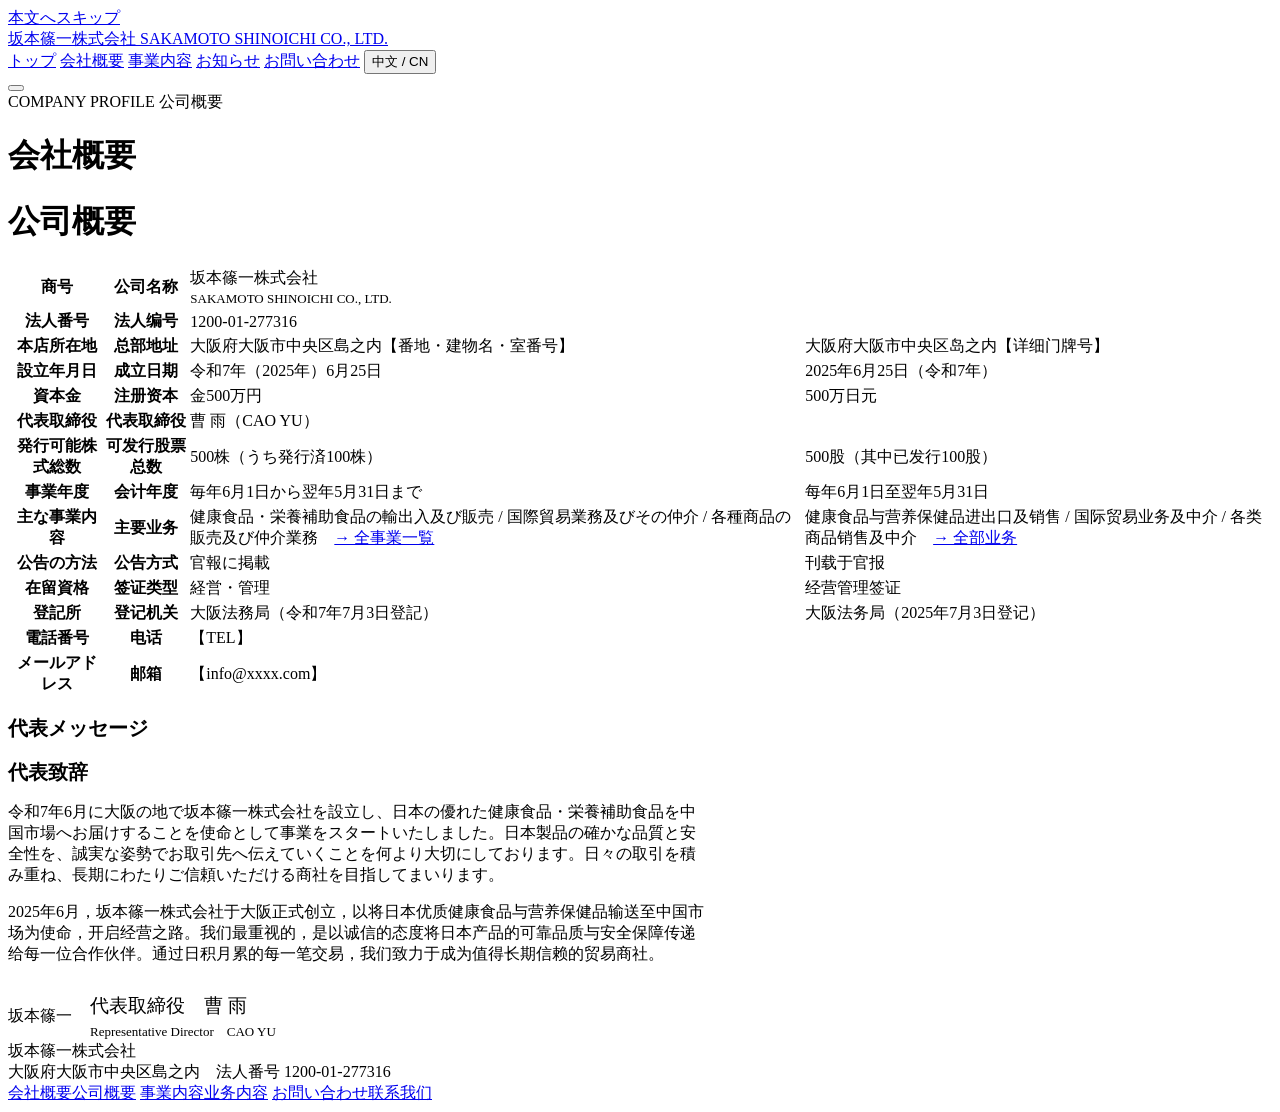
==== about.html @ 468fb6cb "Add files via upload" ====
<!doctype html>
<html lang="ja">
<head>
<meta charset="UTF-8">
<meta name="viewport" content="width=device-width, initial-scale=1">
<title>会社概要 ｜ 坂本篠一株式会社</title>
<meta name="description" content="坂本篠一株式会社の会社概要。大阪市中央区島之内、資本金500万円、令和7年6月設立。代表取締役：曹雨（CAO YU）。法人番号1200-01-277316。">
<link rel="preconnect" href="https://fonts.googleapis.com">
<link href="https://fonts.googleapis.com/css2?family=Shippori+Mincho:wght@500;600;700&family=Noto+Serif+JP:wght@600&family=Noto+Sans+JP:wght@300;400;500;700&display=swap" rel="stylesheet">
<link rel="stylesheet" href="css/style.css">
</head>
<body>
<a class="skip-link" href="#main">本文へスキップ</a>

<header class="site-header">
  <div class="wrap">
    <a class="brand" href="index.html">
      坂本篠一株式会社
      <span class="en">SAKAMOTO SHINOICHI CO., LTD.</span>
    </a>
    <nav class="main-nav" aria-label="メインナビゲーション">
      <a href="index.html">トップ</a>
      <a href="about.html" aria-current="page">会社概要</a>
      <a href="business.html">事業内容</a>
      <a href="news.html">お知らせ</a>
      <a href="contact.html">お問い合わせ</a>
      <button class="lang-toggle" type="button">中文 / CN</button>
    </nav>
    <button class="nav-toggle" type="button" aria-label="メニューを開く"><span></span></button>
  </div>
</header>

<main id="main">

  <div class="page-head wrap">
    <span class="eyebrow lang-jp">COMPANY PROFILE</span>
    <span class="eyebrow lang-cn">公司概要</span>
    <h1 class="lang-jp">会社概要</h1>
    <h1 class="lang-cn">公司概要</h1>
  </div>

  <section>
    <div class="wrap">
      <table class="kaisha">
        <tr>
          <th class="lang-jp">商号</th><th class="lang-cn">公司名称</th>
          <td>坂本篠一株式会社<br><span style="font-size:13px;color:var(--text-soft)">SAKAMOTO SHINOICHI CO., LTD.</span></td>
        </tr>
        <tr>
          <th class="lang-jp">法人番号</th><th class="lang-cn">法人编号</th>
          <td>1200-01-277316</td>
        </tr>
        <tr>
          <th class="lang-jp">本店所在地</th><th class="lang-cn">总部地址</th>
          <td class="lang-jp">大阪府大阪市中央区島之内<span class="fill">【番地・建物名・室番号】</span></td>
          <td class="lang-cn">大阪府大阪市中央区岛之内<span class="fill">【详细门牌号】</span></td>
        </tr>
        <tr>
          <th class="lang-jp">設立年月日</th><th class="lang-cn">成立日期</th>
          <td class="lang-jp">令和7年（2025年）6月25日</td>
          <td class="lang-cn">2025年6月25日（令和7年）</td>
        </tr>
        <tr>
          <th class="lang-jp">資本金</th><th class="lang-cn">注册资本</th>
          <td class="lang-jp">金500万円</td>
          <td class="lang-cn">500万日元</td>
        </tr>
        <tr>
          <th class="lang-jp">代表取締役</th><th class="lang-cn">代表取締役</th>
          <td>曹 雨（CAO YU）</td>
        </tr>
        <tr>
          <th class="lang-jp">発行可能株式総数</th><th class="lang-cn">可发行股票总数</th>
          <td class="lang-jp">500株（うち発行済100株）</td>
          <td class="lang-cn">500股（其中已发行100股）</td>
        </tr>
        <tr>
          <th class="lang-jp">事業年度</th><th class="lang-cn">会计年度</th>
          <td class="lang-jp">毎年6月1日から翌年5月31日まで</td>
          <td class="lang-cn">每年6月1日至翌年5月31日</td>
        </tr>
        <tr>
          <th class="lang-jp">主な事業内容</th><th class="lang-cn">主要业务</th>
          <td class="lang-jp">健康食品・栄養補助食品の輸出入及び販売 / 国際貿易業務及びその仲介 / 各種商品の販売及び仲介業務　<a href="business.html" style="text-decoration:underline">→ 全事業一覧</a></td>
          <td class="lang-cn">健康食品与营养保健品进出口及销售 / 国际贸易业务及中介 / 各类商品销售及中介　<a href="business.html" style="text-decoration:underline">→ 全部业务</a></td>
        </tr>
        <tr>
          <th class="lang-jp">公告の方法</th><th class="lang-cn">公告方式</th>
          <td class="lang-jp">官報に掲載</td>
          <td class="lang-cn">刊载于官报</td>
        </tr>
        <tr>
          <th class="lang-jp">在留資格</th><th class="lang-cn">签证类型</th>
          <td class="lang-jp">経営・管理</td>
          <td class="lang-cn">经营管理签证</td>
        </tr>
        <tr>
          <th class="lang-jp">登記所</th><th class="lang-cn">登记机关</th>
          <td class="lang-jp">大阪法務局（令和7年7月3日登記）</td>
          <td class="lang-cn">大阪法务局（2025年7月3日登记）</td>
        </tr>
        <tr>
          <th class="lang-jp">電話番号</th><th class="lang-cn">电话</th>
          <td><span class="fill">【TEL】</span></td>
        </tr>
        <tr>
          <th class="lang-jp">メールアドレス</th><th class="lang-cn">邮箱</th>
          <td><span class="fill">【info@xxxx.com】</span></td>
        </tr>
      </table>
    </div>
  </section>

  <section>
    <div class="wrap" style="max-width:700px">
      <h2 class="lang-jp" style="font-size:20px;margin-bottom:16px;">代表メッセージ</h2>
      <h2 class="lang-cn" style="font-size:20px;margin-bottom:16px;">代表致辞</h2>
      <p class="lang-jp" style="color:var(--text-soft);">令和7年6月に大阪の地で坂本篠一株式会社を設立し、日本の優れた健康食品・栄養補助食品を中国市場へお届けすることを使命として事業をスタートいたしました。日本製品の確かな品質と安全性を、誠実な姿勢でお取引先へ伝えていくことを何より大切にしております。日々の取引を積み重ね、長期にわたりご信頼いただける商社を目指してまいります。</p>
      <p class="lang-cn" style="color:var(--text-soft);">2025年6月，坂本篠一株式会社于大阪正式创立，以将日本优质健康食品与营养保健品输送至中国市场为使命，开启经营之路。我们最重视的，是以诚信的态度将日本产品的可靠品质与安全保障传递给每一位合作伙伴。通过日积月累的每一笔交易，我们致力于成为值得长期信赖的贸易商社。</p>
      <div style="margin-top:28px;display:flex;align-items:center;gap:18px;">
        <div class="stamp" aria-hidden="true">坂本篠一</div>
        <div>
          <div style="font-family:var(--serif);font-size:19px;color:var(--ink);">代表取締役　曹 雨</div>
          <div style="font-size:13px;color:var(--text-soft);margin-top:4px;">Representative Director　CAO YU</div>
        </div>
      </div>
    </div>
  </section>

</main>

<footer>
  <div class="wrap">
    <div>
      <div class="f-brand">坂本篠一株式会社</div>
      <div class="f-meta">大阪府大阪市中央区島之内　法人番号 1200-01-277316</div>
    </div>
    <nav class="f-links">
      <a href="about.html" class="lang-jp">会社概要</a><a href="about.html" class="lang-cn">公司概要</a>
      <a href="business.html" class="lang-jp">事業内容</a><a href="business.html" class="lang-cn">业务内容</a>
      <a href="contact.html" class="lang-jp">お問い合わせ</a><a href="contact.html" class="lang-cn">联系我们</a>
    </nav>
  </div>
</footer>

<script src="js/main.js"></script>
</body>
</html>
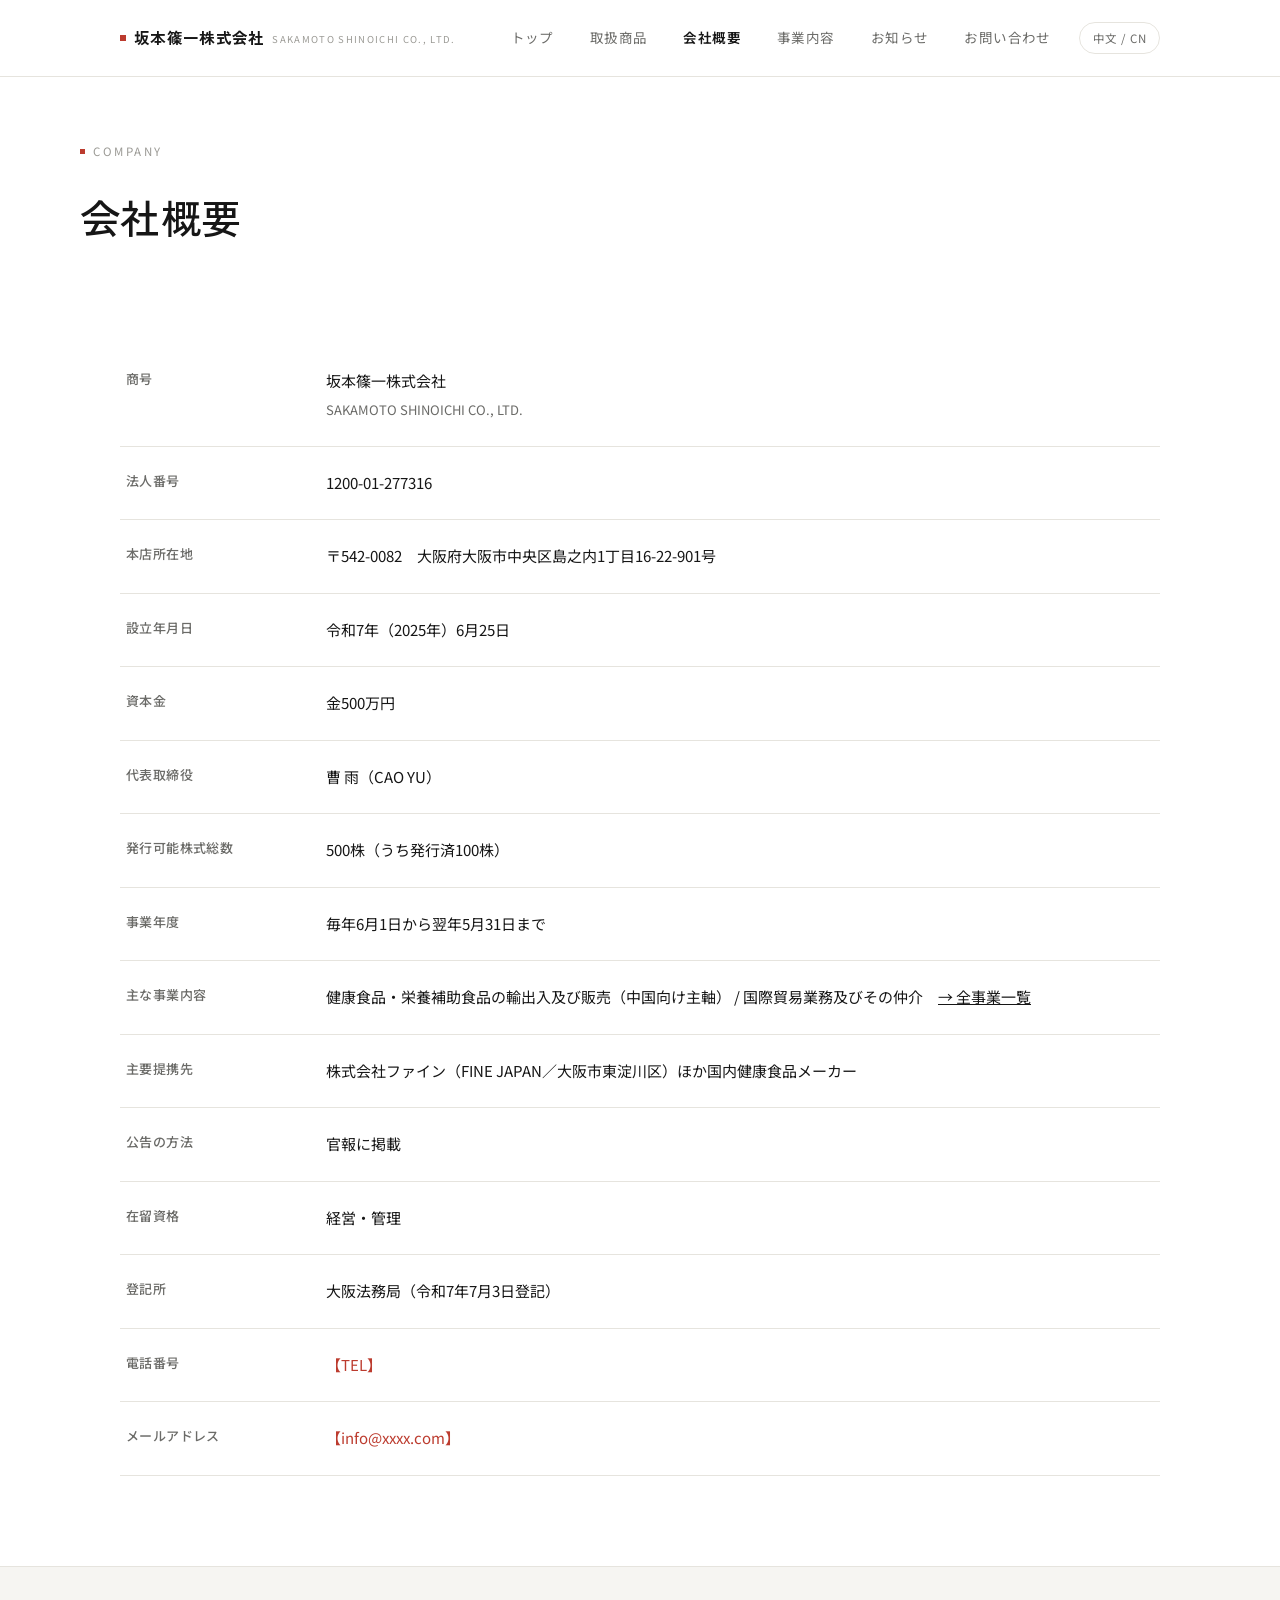
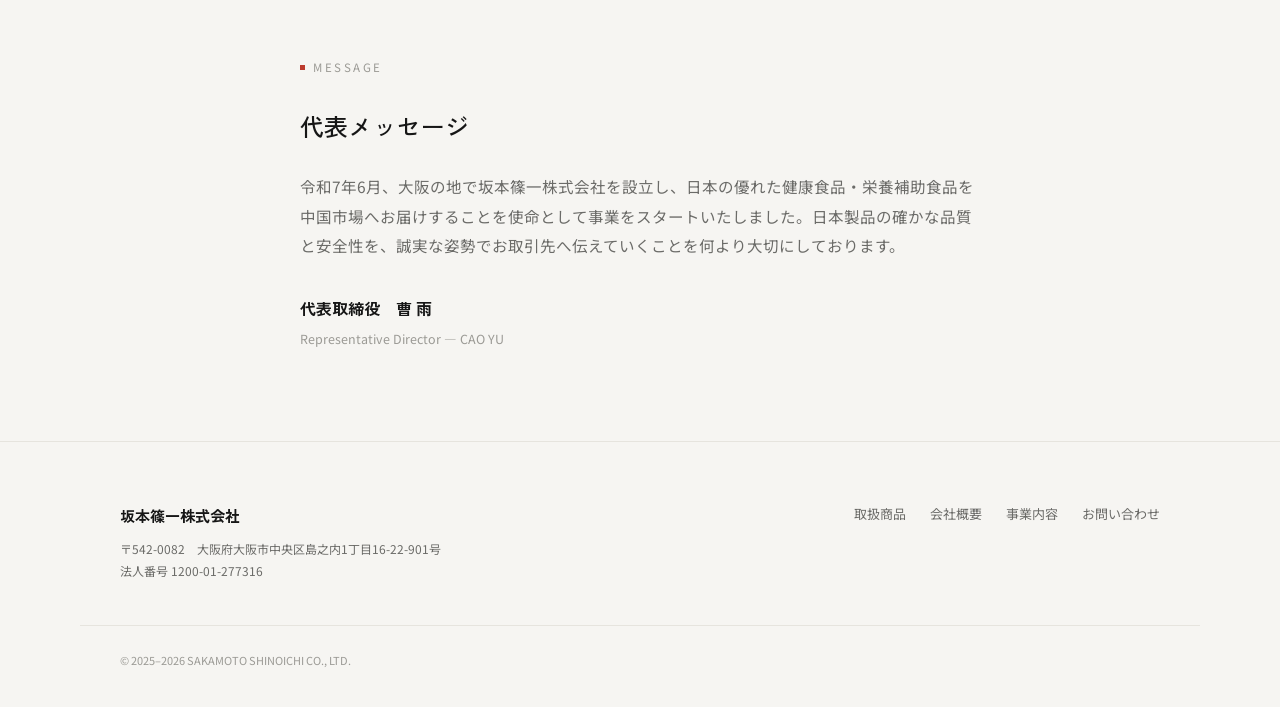
==== commit baf21eeb: "Add files via upload" ====
--- a/about.html
+++ b/about.html
@@ -6,7 +6,7 @@
 <title>会社概要 ｜ 坂本篠一株式会社</title>
 <meta name="description" content="坂本篠一株式会社の会社概要。大阪市中央区島之内、資本金500万円、令和7年6月設立。代表取締役：曹雨（CAO YU）。法人番号1200-01-277316。">
 <link rel="preconnect" href="https://fonts.googleapis.com">
-<link href="https://fonts.googleapis.com/css2?family=Shippori+Mincho:wght@500;600;700&family=Noto+Serif+JP:wght@600&family=Noto+Sans+JP:wght@300;400;500;700&display=swap" rel="stylesheet">
+<link href="https://fonts.googleapis.com/css2?family=Zen+Kaku+Gothic+New:wght@400;500;600;700&family=Noto+Sans+JP:wght@300;400;500;600;700&display=swap" rel="stylesheet">
 <link rel="stylesheet" href="css/style.css">
 </head>
 <body>
@@ -15,11 +15,12 @@
 <header class="site-header">
   <div class="wrap">
     <a class="brand" href="index.html">
-      坂本篠一株式会社
+      <span class="dot"></span>坂本篠一株式会社
       <span class="en">SAKAMOTO SHINOICHI CO., LTD.</span>
     </a>
     <nav class="main-nav" aria-label="メインナビゲーション">
       <a href="index.html">トップ</a>
+      <a href="products.html">取扱商品</a>
       <a href="about.html" aria-current="page">会社概要</a>
       <a href="business.html">事業内容</a>
       <a href="news.html">お知らせ</a>
@@ -33,7 +34,7 @@
 <main id="main">
 
   <div class="page-head wrap">
-    <span class="eyebrow lang-jp">COMPANY PROFILE</span>
+    <span class="eyebrow lang-jp">COMPANY</span>
     <span class="eyebrow lang-cn">公司概要</span>
     <h1 class="lang-jp">会社概要</h1>
     <h1 class="lang-cn">公司概要</h1>
@@ -44,7 +45,7 @@
       <table class="kaisha">
         <tr>
           <th class="lang-jp">商号</th><th class="lang-cn">公司名称</th>
-          <td>坂本篠一株式会社<br><span style="font-size:13px;color:var(--text-soft)">SAKAMOTO SHINOICHI CO., LTD.</span></td>
+          <td>坂本篠一株式会社<br><span style="font-size:13px;color:var(--ink-soft)">SAKAMOTO SHINOICHI CO., LTD.</span></td>
         </tr>
         <tr>
           <th class="lang-jp">法人番号</th><th class="lang-cn">法人编号</th>
@@ -52,8 +53,8 @@
         </tr>
         <tr>
           <th class="lang-jp">本店所在地</th><th class="lang-cn">总部地址</th>
-          <td class="lang-jp">大阪府大阪市中央区島之内<span class="fill">【番地・建物名・室番号】</span></td>
-          <td class="lang-cn">大阪府大阪市中央区岛之内<span class="fill">【详细门牌号】</span></td>
+          <td class="lang-jp">〒542-0082　大阪府大阪市中央区島之内1丁目16-22-901号</td>
+          <td class="lang-cn">〒542-0082　大阪府大阪市中央区岛之内1丁目16-22-901号</td>
         </tr>
         <tr>
           <th class="lang-jp">設立年月日</th><th class="lang-cn">成立日期</th>
@@ -81,8 +82,13 @@
         </tr>
         <tr>
           <th class="lang-jp">主な事業内容</th><th class="lang-cn">主要业务</th>
-          <td class="lang-jp">健康食品・栄養補助食品の輸出入及び販売 / 国際貿易業務及びその仲介 / 各種商品の販売及び仲介業務　<a href="business.html" style="text-decoration:underline">→ 全事業一覧</a></td>
-          <td class="lang-cn">健康食品与营养保健品进出口及销售 / 国际贸易业务及中介 / 各类商品销售及中介　<a href="business.html" style="text-decoration:underline">→ 全部业务</a></td>
+          <td class="lang-jp">健康食品・栄養補助食品の輸出入及び販売（中国向け主軸） / 国際貿易業務及びその仲介　<a href="business.html" style="text-decoration:underline">→ 全事業一覧</a></td>
+          <td class="lang-cn">健康食品与营养保健品进出口及销售（核心面向中国） / 国际贸易业务及中介　<a href="business.html" style="text-decoration:underline">→ 全部业务</a></td>
+        </tr>
+        <tr>
+          <th class="lang-jp">主要提携先</th><th class="lang-cn">主要合作伙伴</th>
+          <td class="lang-jp">株式会社ファイン（FINE JAPAN／大阪市東淀川区）ほか国内健康食品メーカー</td>
+          <td class="lang-cn">株式会社FINE JAPAN（大阪市东淀川区）等日本国内健康食品厂商</td>
         </tr>
         <tr>
           <th class="lang-jp">公告の方法</th><th class="lang-cn">公告方式</th>
@@ -111,19 +117,16 @@
     </div>
   </section>
 
-  <section>
-    <div class="wrap" style="max-width:700px">
-      <h2 class="lang-jp" style="font-size:20px;margin-bottom:16px;">代表メッセージ</h2>
-      <h2 class="lang-cn" style="font-size:20px;margin-bottom:16px;">代表致辞</h2>
-      <p class="lang-jp" style="color:var(--text-soft);">令和7年6月に大阪の地で坂本篠一株式会社を設立し、日本の優れた健康食品・栄養補助食品を中国市場へお届けすることを使命として事業をスタートいたしました。日本製品の確かな品質と安全性を、誠実な姿勢でお取引先へ伝えていくことを何より大切にしております。日々の取引を積み重ね、長期にわたりご信頼いただける商社を目指してまいります。</p>
-      <p class="lang-cn" style="color:var(--text-soft);">2025年6月，坂本篠一株式会社于大阪正式创立，以将日本优质健康食品与营养保健品输送至中国市场为使命，开启经营之路。我们最重视的，是以诚信的态度将日本产品的可靠品质与安全保障传递给每一位合作伙伴。通过日积月累的每一笔交易，我们致力于成为值得长期信赖的贸易商社。</p>
-      <div style="margin-top:28px;display:flex;align-items:center;gap:18px;">
-        <div class="stamp" aria-hidden="true">坂本篠一</div>
-        <div>
-          <div style="font-family:var(--serif);font-size:19px;color:var(--ink);">代表取締役　曹 雨</div>
-          <div style="font-size:13px;color:var(--text-soft);margin-top:4px;">Representative Director　CAO YU</div>
-        </div>
-      </div>
+  <section style="background:var(--bg-soft);">
+    <div class="wrap-n">
+      <span class="eyebrow lang-jp">MESSAGE</span>
+      <span class="eyebrow lang-cn">代表致辞</span>
+      <h2 class="lang-jp" style="font-size:24px;margin-bottom:24px;">代表メッセージ</h2>
+      <h2 class="lang-cn" style="font-size:24px;margin-bottom:24px;">代表致辞</h2>
+      <p class="lang-jp" style="color:var(--ink-soft);font-size:15.5px;">令和7年6月、大阪の地で坂本篠一株式会社を設立し、日本の優れた健康食品・栄養補助食品を中国市場へお届けすることを使命として事業をスタートいたしました。日本製品の確かな品質と安全性を、誠実な姿勢でお取引先へ伝えていくことを何より大切にしております。</p>
+      <p class="lang-cn" style="color:var(--ink-soft);font-size:15.5px;">2025年6月，坂本篠一株式会社于大阪正式创立，以将日本优质健康食品与营养保健品输送至中国市场为使命，开启经营之路。我们最重视的，是以诚信的态度将日本产品的可靠品质与安全保障传递给每一位合作伙伴。</p>
+      <div style="margin-top:32px;font-family:var(--serif);font-size:16px;color:var(--ink);font-weight:600;">代表取締役　曹 雨</div>
+      <div style="font-size:12.5px;color:var(--ink-faint);margin-top:4px;">Representative Director — CAO YU</div>
     </div>
   </section>
 
@@ -133,14 +136,16 @@
   <div class="wrap">
     <div>
       <div class="f-brand">坂本篠一株式会社</div>
-      <div class="f-meta">大阪府大阪市中央区島之内　法人番号 1200-01-277316</div>
+      <div class="f-meta">〒542-0082　大阪府大阪市中央区島之内1丁目16-22-901号<br>法人番号 1200-01-277316</div>
     </div>
     <nav class="f-links">
+      <a href="products.html" class="lang-jp">取扱商品</a><a href="products.html" class="lang-cn">代理产品</a>
       <a href="about.html" class="lang-jp">会社概要</a><a href="about.html" class="lang-cn">公司概要</a>
       <a href="business.html" class="lang-jp">事業内容</a><a href="business.html" class="lang-cn">业务内容</a>
       <a href="contact.html" class="lang-jp">お問い合わせ</a><a href="contact.html" class="lang-cn">联系我们</a>
     </nav>
   </div>
+  <div class="wrap f-bottom">© 2025–2026 SAKAMOTO SHINOICHI CO., LTD.</div>
 </footer>
 
 <script src="js/main.js"></script>
--- a/css/style.css
+++ b/css/style.css
@@ -0,0 +1,298 @@
+/* ==========================================================================
+   坂本篠一株式会社 — corporate site v2
+   Design language: MUJI / Apple / Uniqlo minimalism
+   White space, restrained type, near-monochrome + one precise accent
+   ========================================================================== */
+
+:root{
+  --bg:        #FFFFFF;
+  --bg-soft:   #F6F5F2;
+  --bg-deep:   #EFEDE7;
+  --ink:       #161616;
+  --ink-soft:  #6B6B68;
+  --ink-faint: #9B9A95;
+  --line:      #E6E4DE;
+  --line-soft: #EFEDE8;
+  --accent:    #BC3B2E;   /* single precision accent — used sparingly */
+
+  --serif: "Zen Kaku Gothic New", "Noto Sans JP", "Hiragino Sans", sans-serif;
+  --sans:  "Noto Sans JP", "Hiragino Sans", sans-serif;
+
+  --max: 1120px;
+  --maxN: 760px;
+}
+
+*{box-sizing:border-box;}
+html,body{margin:0;padding:0;}
+body{
+  background:var(--bg);
+  color:var(--ink);
+  font-family:var(--sans);
+  font-size:16px;
+  line-height:1.9;
+  -webkit-font-smoothing:antialiased;
+  font-weight:400;
+}
+img{max-width:100%;display:block;}
+a{color:inherit;text-decoration:none;}
+h1,h2,h3{font-family:var(--serif);font-weight:500;margin:0;color:var(--ink);letter-spacing:.01em;}
+.wrap{max-width:var(--max);margin:0 auto;padding:0 40px;}
+.wrap-n{max-width:var(--maxN);margin:0 auto;padding:0 40px;}
+
+.skip-link{position:absolute;left:-999px;top:0;}
+.skip-link:focus{left:8px;top:8px;background:var(--ink);color:#fff;padding:8px 14px;z-index:999;}
+a:focus-visible, button:focus-visible{outline:2px solid var(--accent);outline-offset:3px;}
+
+/* ---------- header ---------- */
+.site-header{
+  position:sticky;top:0;z-index:50;
+  background:rgba(255,255,255,.92);
+  backdrop-filter:saturate(180%) blur(8px);
+  border-bottom:1px solid var(--line);
+}
+.site-header .wrap{
+  display:flex;align-items:center;justify-content:space-between;
+  height:76px;
+}
+.brand{
+  color:var(--ink);
+  font-family:var(--serif);
+  font-size:15.5px;
+  font-weight:600;
+  letter-spacing:.02em;
+  display:flex;align-items:center;gap:8px;
+}
+.brand .dot{width:6px;height:6px;background:var(--accent);display:inline-block;flex-shrink:0;}
+.brand .en{
+  font-family:var(--sans);
+  font-size:9.5px;
+  color:var(--ink-faint);
+  letter-spacing:.14em;
+  display:block;
+  margin-top:3px;
+  font-weight:400;
+}
+nav.main-nav{display:flex;align-items:center;gap:4px;}
+nav.main-nav a{
+  color:var(--ink-soft);
+  font-size:13.5px;
+  letter-spacing:.03em;
+  padding:10px 16px;
+  transition:color .15s ease;
+}
+nav.main-nav a:hover{color:var(--ink);}
+nav.main-nav a[aria-current="page"]{color:var(--ink);font-weight:600;}
+
+.lang-toggle{
+  background:transparent;border:1px solid var(--line);
+  color:var(--ink-soft);font-family:var(--sans);font-size:11.5px;
+  letter-spacing:.04em;padding:7px 13px;border-radius:20px;cursor:pointer;
+  margin-left:8px;
+}
+.lang-toggle:hover{border-color:var(--ink);color:var(--ink);}
+
+.nav-toggle{display:none;}
+
+@media (max-width:780px){
+  nav.main-nav{
+    position:fixed;inset:76px 0 0 0;background:#fff;
+    flex-direction:column;align-items:flex-start;padding:18px 40px;
+    transform:translateY(-8px);opacity:0;pointer-events:none;
+    transition:opacity .18s ease, transform .18s ease;
+  }
+  nav.main-nav.open{opacity:1;pointer-events:auto;transform:translateY(0);}
+  nav.main-nav a{width:100%;padding:16px 0;border-bottom:1px solid var(--line);color:var(--ink);}
+  .nav-toggle{
+    display:inline-flex;background:transparent;border:0;color:var(--ink);
+    width:34px;height:34px;align-items:center;justify-content:center;cursor:pointer;
+  }
+  .nav-toggle span,.nav-toggle span::before,.nav-toggle span::after{
+    content:"";display:block;width:20px;height:1px;background:var(--ink);
+    position:relative;
+  }
+  .nav-toggle span::before{position:absolute;top:-6px;}
+  .nav-toggle span::after{position:absolute;top:6px;}
+}
+
+/* ---------- hero ---------- */
+.hero{padding:120px 0 90px;}
+.eyebrow{
+  font-size:11.5px;letter-spacing:.22em;color:var(--ink-faint);
+  font-family:var(--sans);margin-bottom:24px;display:flex;align-items:center;gap:8px;
+}
+.eyebrow::before{content:"";width:5px;height:5px;background:var(--accent);display:inline-block;}
+.hero h1{
+  font-size:clamp(34px,5vw,58px);line-height:1.32;max-width:820px;
+  font-weight:500;letter-spacing:-.01em;
+}
+.hero .lead{
+  margin-top:28px;color:var(--ink-soft);max-width:560px;font-size:16px;line-height:1.9;
+}
+.hero-stats{
+  display:grid;grid-template-columns:repeat(3,1fr);
+  margin-top:80px;border-top:1px solid var(--line);
+}
+.hero-stats div{padding:26px 28px 0;border-right:1px solid var(--line);}
+.hero-stats div:last-child{border-right:0;}
+.hero-stats .num{font-family:var(--serif);font-size:26px;font-weight:500;color:var(--ink);display:block;}
+.hero-stats .label{font-size:12px;color:var(--ink-soft);margin-top:6px;display:block;letter-spacing:.02em;}
+@media(max-width:680px){
+  .hero-stats{grid-template-columns:1fr;}
+  .hero-stats div{border-right:0;border-bottom:1px solid var(--line);padding-bottom:22px;margin-bottom:4px;}
+}
+
+/* ---------- sections ---------- */
+section{padding:90px 0;}
+section + section{border-top:1px solid var(--line);}
+.section-head{margin-bottom:56px;}
+.section-head .eyebrow{margin-bottom:18px;}
+.section-head h2{font-size:clamp(24px,3vw,34px);font-weight:500;max-width:600px;}
+.section-foot{margin-top:56px;}
+
+/* ---------- main business banner ---------- */
+.main-biz{
+  background:var(--bg-soft);
+  padding:64px;
+  display:grid;grid-template-columns:1fr 1.3fr;gap:60px;
+}
+.main-biz .tag{
+  display:inline-flex;align-items:center;gap:7px;
+  font-size:11.5px;letter-spacing:.1em;color:var(--accent);
+  margin-bottom:18px;font-weight:600;
+}
+.main-biz .tag::before{content:"";width:5px;height:5px;background:var(--accent);}
+.main-biz h3{font-size:26px;line-height:1.5;margin-bottom:18px;}
+.main-biz p{color:var(--ink-soft);margin:0;font-size:15px;}
+.main-biz-list{margin:0;padding:0;list-style:none;}
+.main-biz-list li{
+  padding:18px 0;border-bottom:1px solid var(--line);font-size:14px;color:var(--ink-soft);
+  display:flex;gap:14px;
+}
+.main-biz-list li:last-child{border-bottom:0;}
+.main-biz-list strong{color:var(--ink);font-weight:600;min-width:120px;flex-shrink:0;}
+@media(max-width:780px){
+  .main-biz{grid-template-columns:1fr;padding:40px 28px;}
+}
+
+/* ---------- 3 strengths ---------- */
+.grid3{display:grid;grid-template-columns:repeat(3,1fr);gap:50px;}
+.grid3 .num{font-family:var(--serif);font-size:13px;color:var(--ink-faint);letter-spacing:.08em;margin-bottom:18px;display:block;}
+.grid3 h3{font-size:18px;margin-bottom:12px;font-weight:600;}
+.grid3 p{font-size:14px;color:var(--ink-soft);margin:0;}
+@media (max-width:780px){.grid3{grid-template-columns:1fr;gap:44px;}}
+
+/* ---------- product grid (取扱商品) ---------- */
+.product-grid{display:grid;grid-template-columns:repeat(3,1fr);gap:1px;background:var(--line);border:1px solid var(--line);}
+.product-card{background:#fff;padding:0;}
+.product-photo{
+  aspect-ratio:1/1;background:var(--bg-soft);
+  display:flex;align-items:center;justify-content:center;
+  position:relative;overflow:hidden;
+}
+.product-photo .ph-mark{
+  font-size:10px;letter-spacing:.1em;color:var(--ink-faint);text-align:center;
+}
+.product-photo .ph-icon{width:26px;height:26px;border:1px solid var(--ink-faint);border-radius:50%;margin:0 auto 10px;}
+.product-info{padding:22px 22px 26px;}
+.product-info .jan{font-size:10.5px;color:var(--ink-faint);letter-spacing:.04em;margin-bottom:8px;display:block;}
+.product-info h4{font-family:var(--serif);font-size:15.5px;font-weight:600;margin:0 0 4px;line-height:1.5;}
+.product-info .en-name{font-size:11.5px;color:var(--ink-soft);display:block;margin-bottom:10px;}
+.product-info .spec{font-size:12px;color:var(--ink-faint);}
+@media(max-width:780px){.product-grid{grid-template-columns:repeat(2,1fr);}}
+@media(max-width:520px){.product-grid{grid-template-columns:1fr;}}
+
+.partner-note{
+  margin-top:40px;padding:24px 28px;background:var(--bg-soft);
+  font-size:13px;color:var(--ink-soft);display:flex;gap:14px;align-items:flex-start;
+}
+.partner-note .dot{width:5px;height:5px;background:var(--accent);margin-top:7px;flex-shrink:0;}
+
+/* ---------- company table ---------- */
+table.kaisha{width:100%;border-collapse:collapse;}
+table.kaisha tr{border-bottom:1px solid var(--line);}
+table.kaisha th,table.kaisha td{text-align:left;padding:22px 6px;vertical-align:top;font-weight:400;}
+table.kaisha th{
+  width:200px;color:var(--ink-soft);font-size:13px;letter-spacing:.03em;font-weight:500;
+}
+table.kaisha td{font-size:15px;}
+table.kaisha td .fill{color:var(--accent);}
+@media (max-width:600px){
+  table.kaisha, table.kaisha tr, table.kaisha th, table.kaisha td{display:block;width:auto;}
+  table.kaisha th{padding-bottom:6px;}
+  table.kaisha tr{padding:18px 0;}
+}
+
+/* ---------- business numbered list ---------- */
+.kanji-list > div{
+  display:flex;gap:28px;padding:36px 0;border-top:1px solid var(--line);
+}
+.kanji-list > div:first-child{border-top:0;}
+.kanji-num{
+  font-family:var(--serif);font-size:13px;color:var(--ink-faint);flex-shrink:0;width:30px;letter-spacing:.04em;
+  padding-top:3px;
+}
+.kanji-list h3{font-size:18px;margin-bottom:10px;font-weight:600;}
+.kanji-list p{margin:0;color:var(--ink-soft);font-size:14.5px;}
+
+/* ---------- full list (41 items) ---------- */
+.full-list{columns:2;column-gap:48px;list-style:none;margin:0;padding:0;}
+.full-list li{font-size:13px;color:var(--ink-soft);padding:9px 0;border-bottom:1px solid var(--line-soft);break-inside:avoid;}
+.full-list li span.lnum{color:var(--ink-faint);font-family:var(--serif);margin-right:8px;font-size:12px;}
+.full-list li.highlight{color:var(--ink);font-weight:600;}
+.full-list li.highlight span.lnum{color:var(--accent);}
+@media(max-width:680px){.full-list{columns:1;}}
+
+/* ---------- news ---------- */
+.news-item{
+  display:grid;grid-template-columns:130px 1fr;gap:28px;
+  padding:34px 0;border-top:1px solid var(--line);
+}
+.news-item:first-child{border-top:0;}
+.news-date{font-family:var(--serif);color:var(--ink-faint);font-size:13.5px;}
+.news-tag{
+  display:inline-block;font-size:10.5px;letter-spacing:.06em;color:var(--ink-soft);
+  border:1px solid var(--line);padding:3px 9px;margin-bottom:10px;
+}
+.news-item h3{font-size:16px;margin-bottom:10px;font-weight:600;}
+.news-item p{margin:0;color:var(--ink-soft);font-size:14px;}
+@media (max-width:600px){.news-item{grid-template-columns:1fr;gap:8px;}}
+
+/* ---------- contact ---------- */
+.contact-grid{display:grid;grid-template-columns:1fr 1fr;gap:64px;}
+@media (max-width:780px){.contact-grid{grid-template-columns:1fr;gap:40px;}}
+.contact-block dt{font-size:12px;color:var(--ink-faint);letter-spacing:.04em;margin-top:24px;}
+.contact-block dt:first-child{margin-top:0;}
+.contact-block dd{margin:5px 0 0;font-size:16px;font-family:var(--serif);color:var(--ink);font-weight:500;}
+.btn{
+  display:inline-block;margin-top:32px;background:var(--ink);color:#fff;
+  padding:15px 32px;font-size:13.5px;letter-spacing:.04em;
+  transition:background .15s ease;
+}
+.btn:hover{background:var(--accent);}
+.map-frame{border:1px solid var(--line);height:320px;width:100%;background:var(--bg-soft);}
+.map-frame iframe{width:100%;height:100%;border:0;display:block;filter:grayscale(15%);}
+
+/* ---------- footer ---------- */
+footer{background:var(--bg-soft);color:var(--ink);padding:60px 0 36px;border-top:1px solid var(--line);}
+footer .wrap{display:flex;justify-content:space-between;flex-wrap:wrap;gap:24px;}
+footer .f-brand{font-family:var(--serif);font-size:15px;font-weight:600;margin-bottom:8px;}
+footer .f-meta{font-size:12px;color:var(--ink-soft);line-height:1.8;}
+footer .f-links{display:flex;gap:24px;font-size:13px;}
+footer .f-links a{color:var(--ink-soft);}
+footer .f-links a:hover{color:var(--ink);}
+footer .f-bottom{margin-top:44px;padding-top:24px;border-top:1px solid var(--line);font-size:11px;color:var(--ink-faint);}
+
+/* ---------- language toggle ---------- */
+.lang-cn{display:none;}
+html.show-cn .lang-jp{display:none;}
+html.show-cn .lang-cn{display:block;}
+html.show-cn .lang-cn.inline{display:inline;}
+html.show-cn .lang-cn.flex{display:flex;}
+
+.fill{color:var(--accent);}
+
+@media (prefers-reduced-motion: reduce){*{transition:none !important;}}
+
+.page-head{padding:64px 0 0;}
+.page-head h1{font-size:clamp(28px,4vw,40px);}
+.page-head .eyebrow{margin-bottom:16px;}
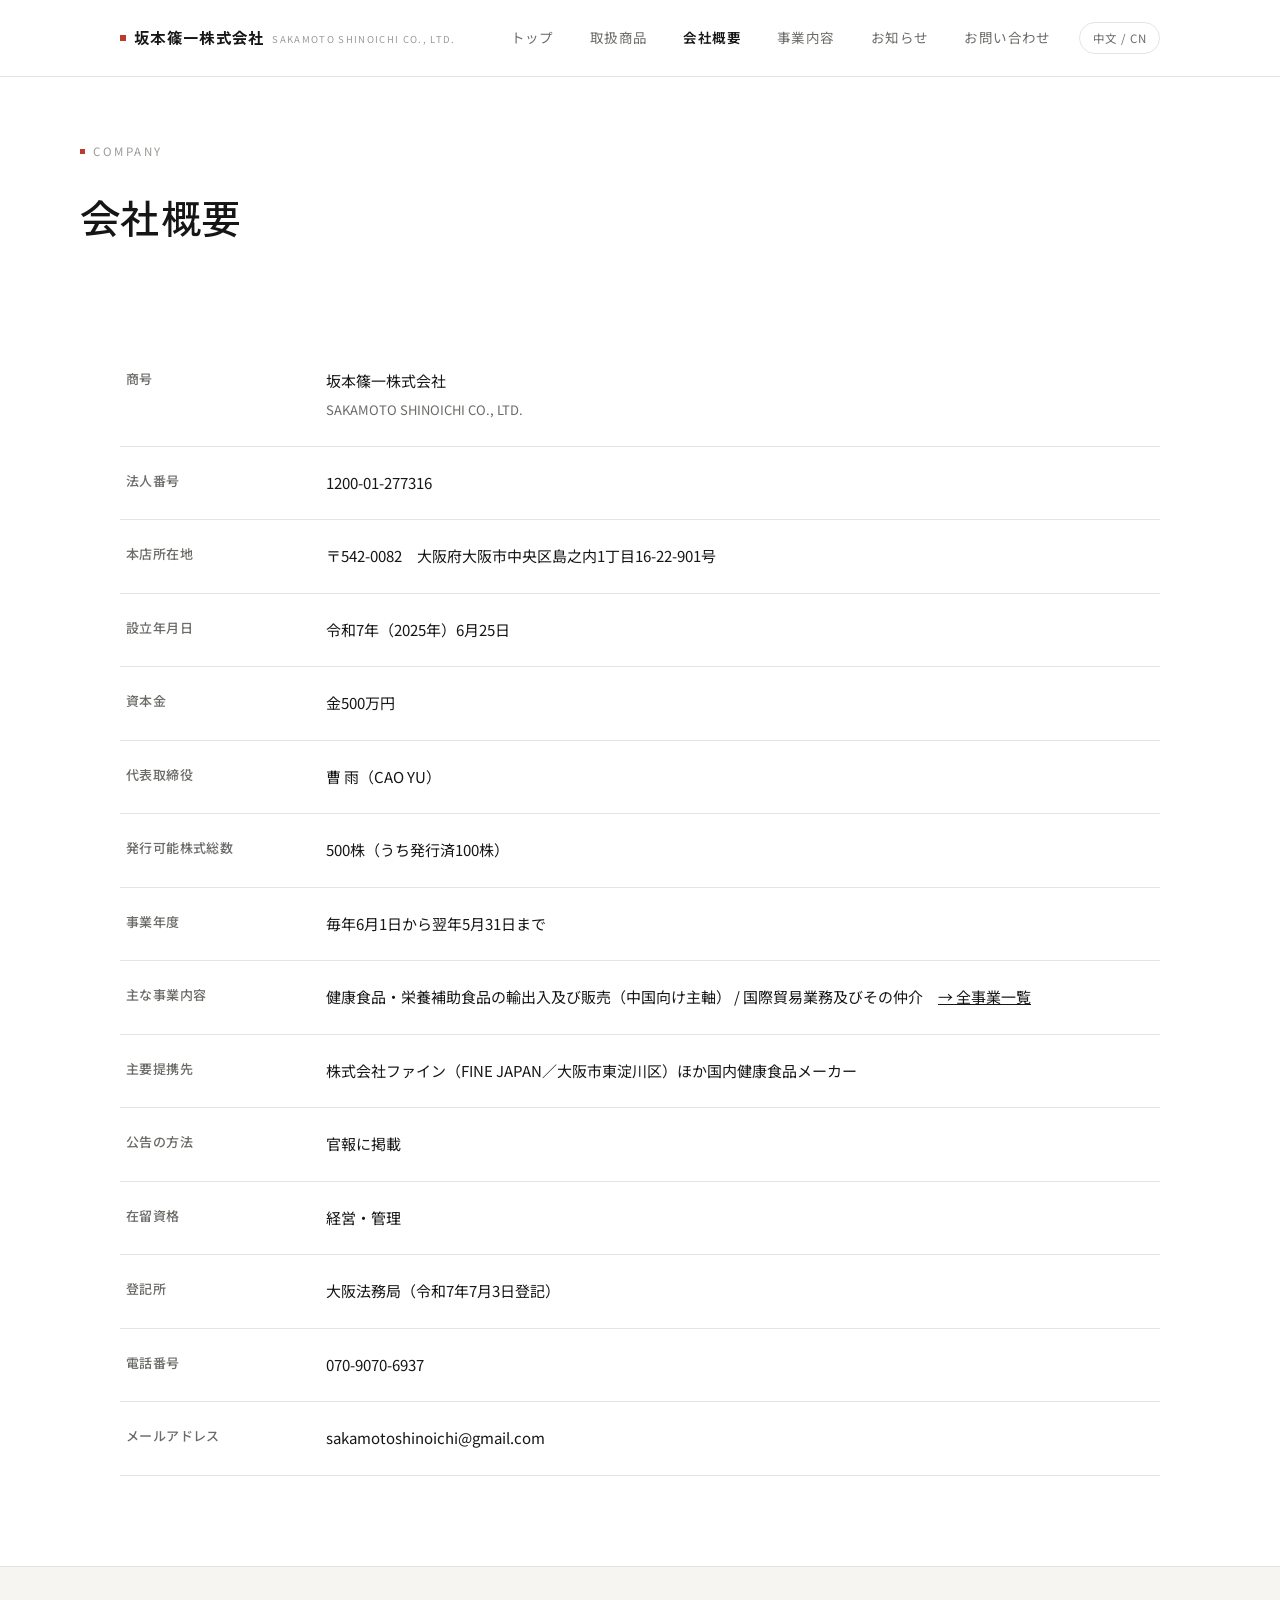
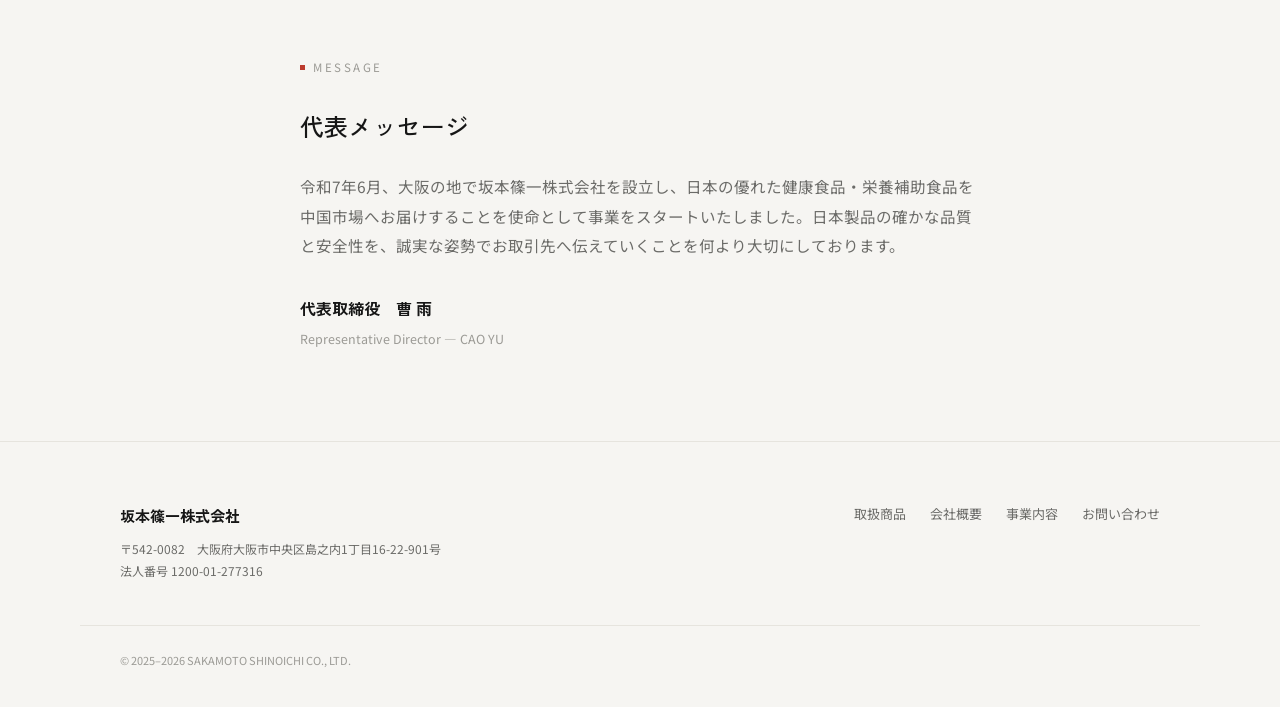
==== commit a043bc28: "Update contact information in about.html" ====
--- a/about.html
+++ b/about.html
@@ -107,11 +107,11 @@
         </tr>
         <tr>
           <th class="lang-jp">電話番号</th><th class="lang-cn">电话</th>
-          <td><span class="fill">【TEL】</span></td>
+          <td>070-9070-6937</td>
         </tr>
         <tr>
           <th class="lang-jp">メールアドレス</th><th class="lang-cn">邮箱</th>
-          <td><span class="fill">【info@xxxx.com】</span></td>
+          <td><a href="mailto:sakamotoshinoichi@gmail.com">sakamotoshinoichi@gmail.com</a></td>
         </tr>
       </table>
     </div>
